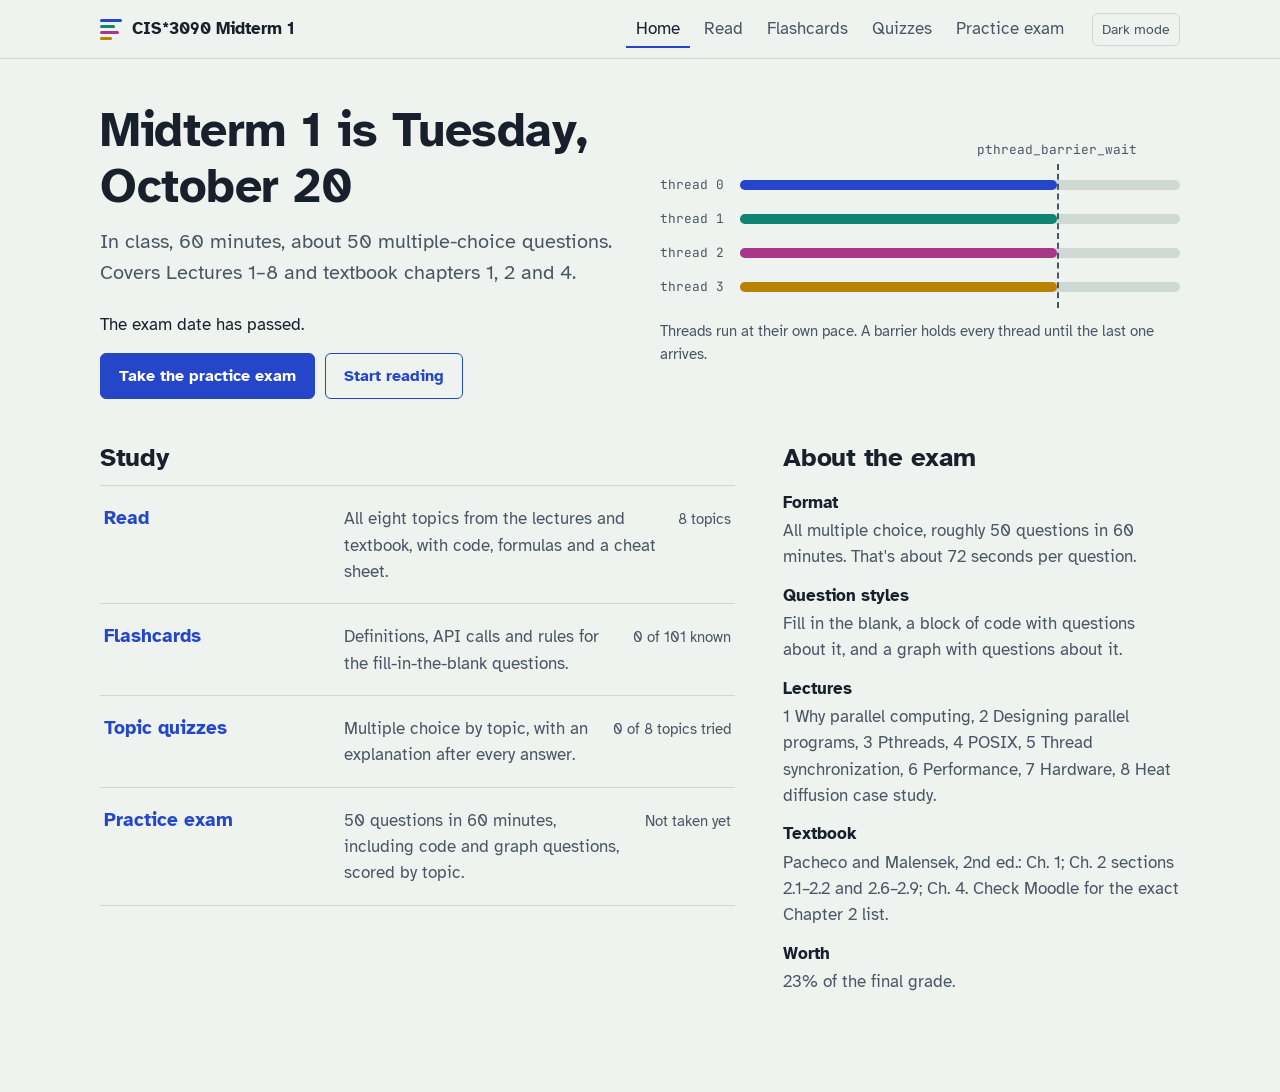
==== index.html @ fd58067e "Add CIS*3090 Midterm 1 study site Static site for GitHub Pages: reading, flashcards, topic quizzes a" ====
<!doctype html>
<html lang="en">
<head>
  <meta charset="utf-8">
  <meta name="viewport" content="width=device-width, initial-scale=1">
  <title>CIS*3090 Midterm 1 Study</title>
  <meta name="description" content="Reading, flashcards, topic quizzes and a timed practice exam for CIS*3090 Parallel Programming Midterm 1.">
  <link rel="preconnect" href="https://fonts.googleapis.com">
  <link rel="preconnect" href="https://fonts.gstatic.com" crossorigin>
  <link href="https://fonts.googleapis.com/css2?family=Atkinson+Hyperlegible:wght@400;700&family=JetBrains+Mono:wght@400;600&display=swap" rel="stylesheet">
  <link rel="stylesheet" href="assets/style.css">
  <link rel="icon" href="data:image/svg+xml,%3Csvg xmlns='http://www.w3.org/2000/svg' viewBox='0 0 16 16'%3E%3Crect y='1' width='16' height='2.5' rx='1' fill='%232546c9'/%3E%3Crect y='5' width='11' height='2.5' rx='1' fill='%230e8570'/%3E%3Crect y='9' width='14' height='2.5' rx='1' fill='%23a8378a'/%3E%3Crect y='13' width='8' height='2.5' rx='1' fill='%23b98200'/%3E%3C/svg%3E">
</head>
<body data-page="home">
  <header id="site-header"></header>
  <main>
    <section class="hero">
      <div>
        <h1>Midterm 1 is Tuesday, October 20</h1>
        <p class="when">In class, 60 minutes, about 50 multiple-choice questions. Covers Lectures 1–8 and textbook chapters 1, 2 and 4.</p>
        <p class="countdown" id="countdown"></p>
        <div class="btn-row">
          <a class="btn" href="exam.html">Take the practice exam</a>
          <a class="btn secondary" href="read.html">Start reading</a>
        </div>
      </div>
      <figure class="lanes" aria-label="Four threads progress at different speeds and all stop at a barrier">
        <div class="lane-box">
          <span class="barrier-label" aria-hidden="true">pthread_barrier_wait</span>
          <div class="lane"><span class="lane-name">thread 0</span><div class="lane-track"><div class="lane-bar"></div></div></div>
          <div class="lane"><span class="lane-name">thread 1</span><div class="lane-track"><div class="lane-bar"></div></div></div>
          <div class="lane"><span class="lane-name">thread 2</span><div class="lane-track"><div class="lane-bar"></div></div></div>
          <div class="lane"><span class="lane-name">thread 3</span><div class="lane-track"><div class="lane-bar"></div></div></div>
          <div class="barrier-line" aria-hidden="true"></div>
        </div>
        <figcaption class="lanes-caption">Threads run at their own pace. A barrier holds every thread until the last one arrives.</figcaption>
      </figure>
    </section>

    <div class="home-grid">
      <section aria-labelledby="study-h">
        <h2 id="study-h" style="margin-top:0">Study</h2>
        <ul class="study-list">
          <li><a href="read.html"><span class="name">Read</span><span class="desc">All eight topics from the lectures and textbook, with code, formulas and a cheat sheet.</span><span class="stat" id="stat-read">8 topics</span></a></li>
          <li><a href="flashcards.html"><span class="name">Flashcards</span><span class="desc">Definitions, API calls and rules for the fill-in-the-blank questions.</span><span class="stat" id="stat-cards"></span></a></li>
          <li><a href="quiz.html"><span class="name">Topic quizzes</span><span class="desc">Multiple choice by topic, with an explanation after every answer.</span><span class="stat" id="stat-quiz"></span></a></li>
          <li><a href="exam.html"><span class="name">Practice exam</span><span class="desc">50 questions in 60 minutes, including code and graph questions, scored by topic.</span><span class="stat" id="stat-exam"></span></a></li>
        </ul>
      </section>

      <aside aria-labelledby="facts-h">
        <h2 id="facts-h" style="margin-top:0">About the exam</h2>
        <dl class="facts">
          <dt>Format</dt>
          <dd>All multiple choice, roughly 50 questions in 60 minutes. That's about 72 seconds per question.</dd>
          <dt>Question styles</dt>
          <dd>Fill in the blank, a block of code with questions about it, and a graph with questions about it.</dd>
          <dt>Lectures</dt>
          <dd>1 Why parallel computing, 2 Designing parallel programs, 3 Pthreads, 4 POSIX, 5 Thread synchronization, 6 Performance, 7 Hardware, 8 Heat diffusion case study.</dd>
          <dt>Textbook</dt>
          <dd>Pacheco and Malensek, 2nd ed.: Ch. 1; Ch. 2 sections 2.1–2.2 and 2.6–2.9; Ch. 4. Check Moodle for the exact Chapter 2 list.</dd>
          <dt>Worth</dt>
          <dd>23% of the final grade.</dd>
        </dl>
      </aside>
    </div>
  </main>

  <script src="assets/common.js"></script>
  <script src="data/flashcards.js"></script>
  <script src="data/bank.js"></script>
  <script>
    (function () {
      const S = window.Study;
      const d = S.daysUntilExam();
      const cd = document.getElementById('countdown');
      if (d > 1) cd.innerHTML = '<strong>' + d + '</strong> days to go.';
      else if (d === 1) cd.innerHTML = '<strong>Tomorrow.</strong> Review the cheat sheet and sleep.';
      else if (d === 0) cd.innerHTML = '<strong>Today.</strong> Good luck.';
      else cd.textContent = 'The exam date has passed.';

      const known = S.store.get('cardsKnown', []);
      document.getElementById('stat-cards').textContent = known.length + ' of ' + window.FLASHCARDS.length + ' known';

      const best = S.store.get('quizBest', {});
      const done = S.TOPIC_ORDER.filter(t => best[t]).length;
      document.getElementById('stat-quiz').textContent = done + ' of 8 topics tried';

      const attempts = S.store.get('examAttempts', []);
      document.getElementById('stat-exam').textContent = attempts.length
        ? 'Best ' + Math.max.apply(null, attempts.map(a => Math.round(100 * a.score / a.total))) + '%'
        : 'Not taken yet';
    })();
  </script>
</body>
</html>
---- assets/style.css ----
/* CIS*3090 Midterm 1 study site
   Palette: celadon paper, slate ink, cobalt actions, four "thread" colours used only for thread lanes. */

:root {
  --paper: #eef3f0;
  --paper-2: #f8fbf9;
  --ink: #18212b;
  --ink-2: #4a5663;
  --rule: #cfd9d3;
  --accent: #2546c9;
  --accent-ink: #ffffff;
  --accent-soft: rgba(37, 70, 201, 0.10);
  --ok: #17734f;
  --ok-soft: rgba(23, 115, 79, 0.12);
  --bad: #b1243a;
  --bad-soft: rgba(177, 36, 58, 0.10);
  --t0: #2546c9;
  --t1: #0e8570;
  --t2: #a8378a;
  --t3: #b98200;
  --code-bg: #e3ebe6;
  --chart-grid: #d6dfda;
  --chart-muted: #a3aeb8;
  --radius-s: 6px;
  --radius-m: 10px;
  --font: 'Atkinson Hyperlegible', system-ui, -apple-system, 'Segoe UI', sans-serif;
  --mono: 'JetBrains Mono', ui-monospace, 'SFMono-Regular', Menlo, Consolas, monospace;
  --measure: 70ch;
  color-scheme: light;
}

@media (prefers-color-scheme: dark) {
  :root:not([data-theme='light']) {
    --paper: #10161d; --paper-2: #161e27; --ink: #e5eaef; --ink-2: #9ba7b3; --rule: #29333e;
    --accent: #8099ff; --accent-ink: #0d1430; --accent-soft: rgba(128, 153, 255, 0.14);
    --ok: #52c493; --ok-soft: rgba(82, 196, 147, 0.14); --bad: #f27a8c; --bad-soft: rgba(242, 122, 140, 0.13);
    --t0: #8099ff; --t1: #3fc4a9; --t2: #e077c4; --t3: #e7b445;
    --code-bg: #1b252f; --chart-grid: #2a3540; --chart-muted: #6b7885;
    color-scheme: dark;
  }
}
:root[data-theme='dark'] {
  --paper: #10161d; --paper-2: #161e27; --ink: #e5eaef; --ink-2: #9ba7b3; --rule: #29333e;
  --accent: #8099ff; --accent-ink: #0d1430; --accent-soft: rgba(128, 153, 255, 0.14);
  --ok: #52c493; --ok-soft: rgba(82, 196, 147, 0.14); --bad: #f27a8c; --bad-soft: rgba(242, 122, 140, 0.13);
  --t0: #8099ff; --t1: #3fc4a9; --t2: #e077c4; --t3: #e7b445;
  --code-bg: #1b252f; --chart-grid: #2a3540; --chart-muted: #6b7885;
  color-scheme: dark;
}

* { box-sizing: border-box; }
[hidden] { display: none !important; }
html { -webkit-text-size-adjust: 100%; }
body {
  margin: 0;
  background: var(--paper);
  color: var(--ink);
  font-family: var(--font);
  font-size: 1.0625rem;
  line-height: 1.55;
}
a { color: var(--accent); text-underline-offset: 2px; }
:focus-visible { outline: 3px solid var(--accent); outline-offset: 2px; border-radius: 3px; }
code, pre { font-family: var(--mono); font-size: 0.86em; }
code { background: var(--code-bg); padding: 0.08em 0.32em; border-radius: 4px; }
pre {
  background: var(--code-bg); padding: 14px 16px; border-radius: var(--radius-s);
  overflow-x: auto; line-height: 1.5; margin: 0.8em 0;
}
pre code { background: none; padding: 0; font-size: 1em; }
h1, h2, h3 { line-height: 1.15; letter-spacing: -0.01em; }
h1 { font-size: clamp(2rem, 4.5vw, 3rem); margin: 0 0 0.4em; }
h2 { font-size: 1.6rem; margin: 2em 0 0.5em; }
h3 { font-size: 1.2rem; margin: 1.6em 0 0.4em; }
p, ul, ol { margin: 0 0 0.9em; }
li { margin-bottom: 0.25em; }
table { border-collapse: collapse; width: 100%; margin: 0.8em 0 1.2em; font-size: 0.95rem; }
th, td { text-align: left; padding: 7px 10px; border-bottom: 1px solid var(--rule); vertical-align: top; }
th { font-weight: 700; border-bottom: 2px solid var(--ink-2); }
.table-wrap { overflow-x: auto; }
.muted { color: var(--ink-2); }
.visually-hidden { position: absolute; width: 1px; height: 1px; overflow: hidden; clip: rect(0 0 0 0); white-space: nowrap; }

/* ---------- Header ---------- */
.site-header {
  border-bottom: 1px solid var(--rule);
  background: var(--paper);
  position: sticky; top: 0; z-index: 20;
}
.site-header .inner {
  max-width: 1120px; margin: 0 auto; padding: 10px 20px;
  display: flex; align-items: center; gap: 18px; flex-wrap: wrap;
}
.brand { font-weight: 700; color: var(--ink); text-decoration: none; margin-right: auto; display: flex; align-items: center; gap: 10px; }
.brand-mark { display: inline-grid; gap: 3px; width: 22px; }
.brand-mark span { display: block; height: 3px; border-radius: 2px; }
.brand-mark span:nth-child(1) { background: var(--t0); width: 100%; }
.brand-mark span:nth-child(2) { background: var(--t1); width: 70%; }
.brand-mark span:nth-child(3) { background: var(--t2); width: 85%; }
.brand-mark span:nth-child(4) { background: var(--t3); width: 55%; }
.site-nav { display: flex; gap: 4px; flex-wrap: wrap; }
.site-nav a {
  color: var(--ink-2); text-decoration: none; padding: 6px 10px; border-radius: var(--radius-s);
}
.site-nav a:hover { color: var(--ink); background: var(--accent-soft); }
.site-nav a[aria-current='page'] { color: var(--ink); box-shadow: inset 0 -2px 0 var(--accent); border-radius: 0; }
.theme-toggle {
  background: none; border: 1px solid var(--rule); color: var(--ink-2); border-radius: var(--radius-s);
  padding: 5px 9px; cursor: pointer; font: inherit; font-size: 0.85rem;
}

/* ---------- Page frame ---------- */
main { max-width: 1120px; margin: 0 auto; padding: 32px 20px 80px; }
.page-head { max-width: var(--measure); margin-bottom: 28px; }
.page-head p { color: var(--ink-2); font-size: 1.1rem; }

/* ---------- Buttons & controls ---------- */
.btn {
  display: inline-flex; align-items: center; justify-content: center; gap: 8px;
  font: inherit; font-weight: 700; font-size: 0.98rem;
  padding: 10px 18px; border-radius: var(--radius-s); cursor: pointer;
  border: 1px solid var(--accent); background: var(--accent); color: var(--accent-ink);
  text-decoration: none;
}
.btn:hover { filter: brightness(1.08); }
.btn.secondary { background: transparent; color: var(--accent); }
.btn.quiet { background: transparent; color: var(--ink-2); border-color: var(--rule); font-weight: 400; }
.btn:disabled { opacity: 0.45; cursor: not-allowed; filter: none; }
.btn-row { display: flex; gap: 10px; flex-wrap: wrap; align-items: center; }
.chip-row { display: flex; gap: 8px; flex-wrap: wrap; margin: 0 0 18px; }
.chip {
  font: inherit; font-size: 0.9rem; padding: 6px 12px; border-radius: 999px; cursor: pointer;
  border: 1px solid var(--rule); background: var(--paper-2); color: var(--ink);
}
.chip[aria-pressed='true'] { background: var(--ink); color: var(--paper); border-color: var(--ink); }
label.inline { display: inline-flex; align-items: center; gap: 8px; color: var(--ink-2); font-size: 0.95rem; }
select { font: inherit; padding: 6px 8px; border-radius: var(--radius-s); border: 1px solid var(--rule); background: var(--paper-2); color: var(--ink); }

/* ---------- Home ---------- */
.hero { display: grid; grid-template-columns: minmax(0, 1fr) minmax(0, 1fr); gap: 40px; align-items: center; margin: 12px 0 44px; }
.hero h1 { margin-bottom: 0.25em; }
.hero .when { font-size: 1.25rem; color: var(--ink-2); margin-bottom: 1.2em; }
.countdown { font-size: 1.05rem; }
.countdown strong { font-size: 1.6rem; color: var(--ink); }
.lanes { margin: 0; padding: 4px 0 0; }
.lane-box { position: relative; padding-top: 28px; }
.lane { display: grid; grid-template-columns: 70px 1fr; align-items: center; gap: 10px; height: 34px; }
.lane-name { font-family: var(--mono); font-size: 0.8rem; color: var(--ink-2); }
.lane-track { position: relative; height: 10px; background: var(--rule); border-radius: 6px; overflow: visible; }
.lane-bar { position: absolute; left: 0; top: 0; bottom: 0; border-radius: 6px; width: 72%; }
.lane:nth-of-type(1) .lane-bar { background: var(--t0); animation: race0 2.6s cubic-bezier(.3,.6,.4,1) both; }
.lane:nth-of-type(2) .lane-bar { background: var(--t1); animation: race1 2.6s cubic-bezier(.3,.6,.4,1) both; }
.lane:nth-of-type(3) .lane-bar { background: var(--t2); animation: race2 2.6s cubic-bezier(.3,.6,.4,1) both; }
.lane:nth-of-type(4) .lane-bar { background: var(--t3); animation: race3 2.6s cubic-bezier(.3,.6,.4,1) both; }
.barrier-line {
  position: absolute; top: 24px; bottom: -4px; left: calc(80px + (100% - 80px) * 0.72);
  width: 0; border-left: 2px dashed var(--ink-2);
}
.barrier-label { position: absolute; top: 0; left: calc(80px + (100% - 80px) * 0.72); transform: translateX(-50%); font-family: var(--mono); font-size: 0.8rem; color: var(--ink-2); white-space: nowrap; }
.lanes-caption { color: var(--ink-2); font-size: 0.95rem; margin-top: 16px; }
@keyframes race0 { 0% { width: 0 } 35% { width: 50% } 70%,100% { width: 72% } }
@keyframes race1 { 0% { width: 0 } 35% { width: 28% } 85%,100% { width: 72% } }
@keyframes race2 { 0% { width: 0 } 35% { width: 64% } 55%,100% { width: 72% } }
@keyframes race3 { 0% { width: 0 } 35% { width: 18% } 100% { width: 72% } }

.study-list { list-style: none; padding: 0; margin: 0; border-top: 1px solid var(--rule); }
.study-list li { margin: 0; border-bottom: 1px solid var(--rule); }
.study-list a {
  display: grid; grid-template-columns: minmax(160px, 220px) 1fr auto; gap: 20px; align-items: baseline;
  padding: 18px 4px; color: var(--ink); text-decoration: none;
}
.study-list a:hover { background: var(--accent-soft); }
.study-list .name { font-weight: 700; font-size: 1.2rem; color: var(--accent); }
.study-list .desc { color: var(--ink-2); }
.study-list .stat { font-size: 0.92rem; color: var(--ink-2); white-space: nowrap; }
.home-grid { display: grid; grid-template-columns: minmax(0, 1.6fr) minmax(0, 1fr); gap: 48px; }
.facts dt { font-weight: 700; margin-top: 12px; }
.facts dd { margin: 2px 0 0; color: var(--ink-2); }

/* ---------- Reading ---------- */
.reading { display: grid; grid-template-columns: 230px minmax(0, 1fr); gap: 44px; }
.toc { position: sticky; top: 76px; align-self: start; max-height: calc(100vh - 96px); overflow-y: auto; font-size: 0.93rem; }
.toc ol { list-style: none; padding: 0; margin: 0; }
.toc a { display: block; padding: 5px 10px; color: var(--ink-2); text-decoration: none; border-left: 2px solid var(--rule); }
.toc a:hover { color: var(--ink); }
.toc a.active { color: var(--ink); border-left-color: var(--accent); font-weight: 700; }
.article { max-width: 76ch; }
.article section { scroll-margin-top: 80px; }
.article h2 { padding-top: 10px; border-top: 1px solid var(--rule); }
.article h2:first-of-type { border-top: 0; margin-top: 0; }
.source { color: var(--ink-2); font-size: 0.95rem; margin-top: -0.3em; }
.lead { font-size: 1.12rem; }
.callout { border-left: 3px solid var(--accent); background: var(--accent-soft); padding: 10px 14px; border-radius: 0 var(--radius-s) var(--radius-s) 0; margin: 1em 0; }
.formula { font-family: var(--mono); font-size: 0.95rem; background: var(--paper-2); border: 1px solid var(--rule); padding: 10px 14px; border-radius: var(--radius-s); margin: 0.6em 0 1em; }

/* ---------- Flashcards ---------- */
.fc-wrap { max-width: 720px; }
.fc-meta { display: flex; justify-content: space-between; color: var(--ink-2); font-size: 0.95rem; margin-bottom: 10px; }
.card-stage { perspective: 1400px; margin-bottom: 16px; }
.flashcard {
  position: relative; width: 100%; min-height: 300px; cursor: pointer; border: 0; padding: 0; background: none;
  transform-style: preserve-3d; transition: transform 0.45s cubic-bezier(.3,.7,.3,1); font: inherit; color: inherit; text-align: left;
}
.flashcard.flipped { transform: rotateY(180deg); }
.face {
  position: absolute; inset: 0; backface-visibility: hidden; -webkit-backface-visibility: hidden;
  background: var(--paper-2); border: 1px solid var(--rule); border-radius: var(--radius-m);
  padding: 28px 30px; display: flex; flex-direction: column; justify-content: center;
}
.face .topic-tag { position: absolute; top: 16px; left: 30px; font-size: 0.85rem; color: var(--ink-2); }
.face .hint { position: absolute; bottom: 14px; right: 20px; font-size: 0.82rem; color: var(--ink-2); }
.face.front .text { font-size: clamp(1.4rem, 3.2vw, 1.9rem); font-weight: 700; line-height: 1.25; }
.face.back { transform: rotateY(180deg); border-color: var(--accent); }
.face.back .text { font-size: 1.15rem; line-height: 1.5; }
.fc-progress { height: 6px; background: var(--rule); border-radius: 4px; overflow: hidden; margin: 6px 0 18px; }
.fc-progress span { display: block; height: 100%; background: var(--ok); width: 0; transition: width 0.3s; }
.kbd { font-family: var(--mono); font-size: 0.8rem; border: 1px solid var(--rule); border-bottom-width: 2px; border-radius: 4px; padding: 1px 6px; }

/* ---------- Questions (quiz + exam) ---------- */
.qcard { max-width: 780px; }
.q-meta { color: var(--ink-2); font-size: 0.92rem; margin-bottom: 8px; display: flex; gap: 14px; flex-wrap: wrap; }
.q-text { font-size: 1.15rem; font-weight: 700; margin-bottom: 12px; line-height: 1.4; }
.q-text code { font-weight: 400; }
.options { list-style: none; padding: 0; margin: 12px 0; display: grid; gap: 8px; }
.option {
  display: grid; grid-template-columns: 28px 1fr; gap: 10px; align-items: start; width: 100%;
  text-align: left; font: inherit; color: var(--ink); cursor: pointer;
  background: var(--paper-2); border: 1px solid var(--rule); border-radius: var(--radius-s); padding: 11px 14px;
}
.option:hover:not(:disabled) { border-color: var(--accent); }
.option .letter {
  width: 26px; height: 26px; border-radius: 50%; border: 1px solid var(--ink-2); display: grid; place-items: center;
  font-size: 0.85rem; font-weight: 700; color: var(--ink-2);
}
.option[aria-checked='true'] { border-color: var(--accent); background: var(--accent-soft); }
.option[aria-checked='true'] .letter { background: var(--accent); border-color: var(--accent); color: var(--accent-ink); }
.option.correct { border-color: var(--ok); background: var(--ok-soft); }
.option.correct .letter { background: var(--ok); border-color: var(--ok); color: var(--paper); }
.option.wrong { border-color: var(--bad); background: var(--bad-soft); }
.option.wrong .letter { background: var(--bad); border-color: var(--bad); color: var(--paper); }
.option:disabled { cursor: default; }
.feedback { border-radius: var(--radius-s); padding: 12px 14px; margin: 10px 0 16px; }
.feedback.ok { background: var(--ok-soft); border-left: 3px solid var(--ok); }
.feedback.no { background: var(--bad-soft); border-left: 3px solid var(--bad); }
.feedback strong { display: block; margin-bottom: 2px; }
.chart { margin: 8px 0 14px; background: var(--paper-2); border: 1px solid var(--rule); border-radius: var(--radius-s); padding: 8px; }
.chart svg { display: block; width: 100%; height: auto; }
.progress-line { height: 4px; background: var(--rule); border-radius: 3px; margin: 0 0 22px; overflow: hidden; }
.progress-line span { display: block; height: 100%; background: var(--accent); transition: width 0.25s; }

.topic-picker { list-style: none; padding: 0; margin: 0 0 24px; border-top: 1px solid var(--rule); max-width: 780px; }
.topic-picker li { border-bottom: 1px solid var(--rule); margin: 0; }
.topic-picker button {
  width: 100%; display: grid; grid-template-columns: 1fr auto auto; gap: 18px; align-items: baseline;
  background: none; border: 0; padding: 14px 6px; font: inherit; color: var(--ink); cursor: pointer; text-align: left;
}
.topic-picker button:hover { background: var(--accent-soft); }
.topic-picker .t-name { font-weight: 700; }
.topic-picker .t-count, .topic-picker .t-best { color: var(--ink-2); font-size: 0.92rem; white-space: nowrap; }

.score-big { font-size: clamp(2.6rem, 7vw, 4rem); font-weight: 700; line-height: 1; margin: 0.1em 0 0.15em; }
.breakdown td:last-child, .breakdown th:last-child { text-align: right; }
.bar-cell { width: 40%; }
.mini-bar { height: 8px; background: var(--rule); border-radius: 4px; overflow: hidden; }
.mini-bar span { display: block; height: 100%; background: var(--accent); }

/* ---------- Exam ---------- */
.exam-layout { display: grid; grid-template-columns: minmax(0, 1fr) 250px; gap: 36px; align-items: start; }
.exam-side { position: sticky; top: 76px; }
.timer { font-family: var(--mono); font-size: 2rem; font-weight: 700; letter-spacing: 0.02em; }
.timer.low { color: var(--bad); }
.pace { color: var(--ink-2); font-size: 0.9rem; margin-bottom: 14px; }
.qgrid { display: grid; grid-template-columns: repeat(5, 1fr); gap: 5px; margin: 12px 0 16px; }
.qgrid button {
  font: inherit; font-size: 0.82rem; padding: 6px 0; border-radius: 4px; cursor: pointer;
  border: 1px solid var(--rule); background: var(--paper-2); color: var(--ink-2); position: relative;
}
.qgrid button.answered { background: var(--ink); color: var(--paper); border-color: var(--ink); }
.qgrid button.flagged::after { content: ''; position: absolute; top: 2px; right: 2px; width: 6px; height: 6px; border-radius: 50%; background: var(--t3); }
.qgrid button.current { outline: 2px solid var(--accent); outline-offset: 1px; }
.qgrid button.right { background: var(--ok); border-color: var(--ok); color: var(--paper); }
.qgrid button.miss { background: var(--bad); border-color: var(--bad); color: var(--paper); }
.legend { font-size: 0.82rem; color: var(--ink-2); display: grid; gap: 4px; margin-bottom: 14px; }
.grid-toggle { display: none; }
.flag-btn[aria-pressed='true'] { border-color: var(--t3); color: var(--ink); }
.exam-q { padding: 4px 0 26px; border-bottom: 1px solid var(--rule); margin-bottom: 26px; scroll-margin-top: 84px; }
.start-panel { max-width: var(--measure); }
.rules { padding-left: 1.2em; }

/* ---------- Responsive ---------- */
@media (max-width: 880px) {
  .hero, .home-grid { grid-template-columns: 1fr; gap: 28px; }
  .reading { grid-template-columns: minmax(0, 1fr); }
  .toc { position: static; max-height: none; border-bottom: 1px solid var(--rule); padding-bottom: 12px; }
  .toc ol { display: flex; flex-wrap: wrap; gap: 4px; }
  .toc a { border-left: 0; border-bottom: 2px solid transparent; padding: 4px 8px; }
  .exam-layout { grid-template-columns: minmax(0, 1fr); gap: 16px; }
  .exam-side { order: -1; position: sticky; top: 0; background: var(--paper); z-index: 5; padding: 10px 0; border-bottom: 1px solid var(--rule); }
  .exam-side .btn-row { margin-bottom: 0 !important; }
  .grid-toggle { display: inline-flex; }
  .pace { margin-bottom: 8px; }
  .exam-side .qgrid, .exam-side .legend { display: none; }
  .exam-side.open .qgrid { display: grid; grid-template-columns: repeat(10, 1fr); }
  .timer { font-size: 1.4rem; }
  .study-list a { grid-template-columns: 1fr; gap: 4px; }
}
@media (max-width: 880px) {
  .site-header { position: static; }
  .site-header .inner { flex-wrap: nowrap; gap: 10px; }
  .brand { margin-right: 0; white-space: nowrap; }
  .site-nav { flex-wrap: nowrap; overflow-x: auto; flex: 1; scrollbar-width: none; }
  .site-nav a { white-space: nowrap; }
  .toc { top: 0; }
}
@media (max-width: 520px) {
  main { padding: 22px 16px 60px; }
  .site-header .inner { padding: 8px 12px; gap: 6px; flex-wrap: wrap; }
  .site-nav { order: 3; flex-basis: 100%; }
  .site-nav a { padding: 5px 7px; font-size: 0.92rem; }
  .brand-text-long { display: none; }
  .face { padding: 24px 20px; }
  .flashcard { min-height: 340px; }
}

@media (prefers-reduced-motion: reduce) {
  *, *::before, *::after { animation: none !important; transition: none !important; }
}

@media print {
  .site-header, .toc, .theme-toggle { display: none; }
  .reading { display: block; }
  body { background: #fff; color: #000; }
}
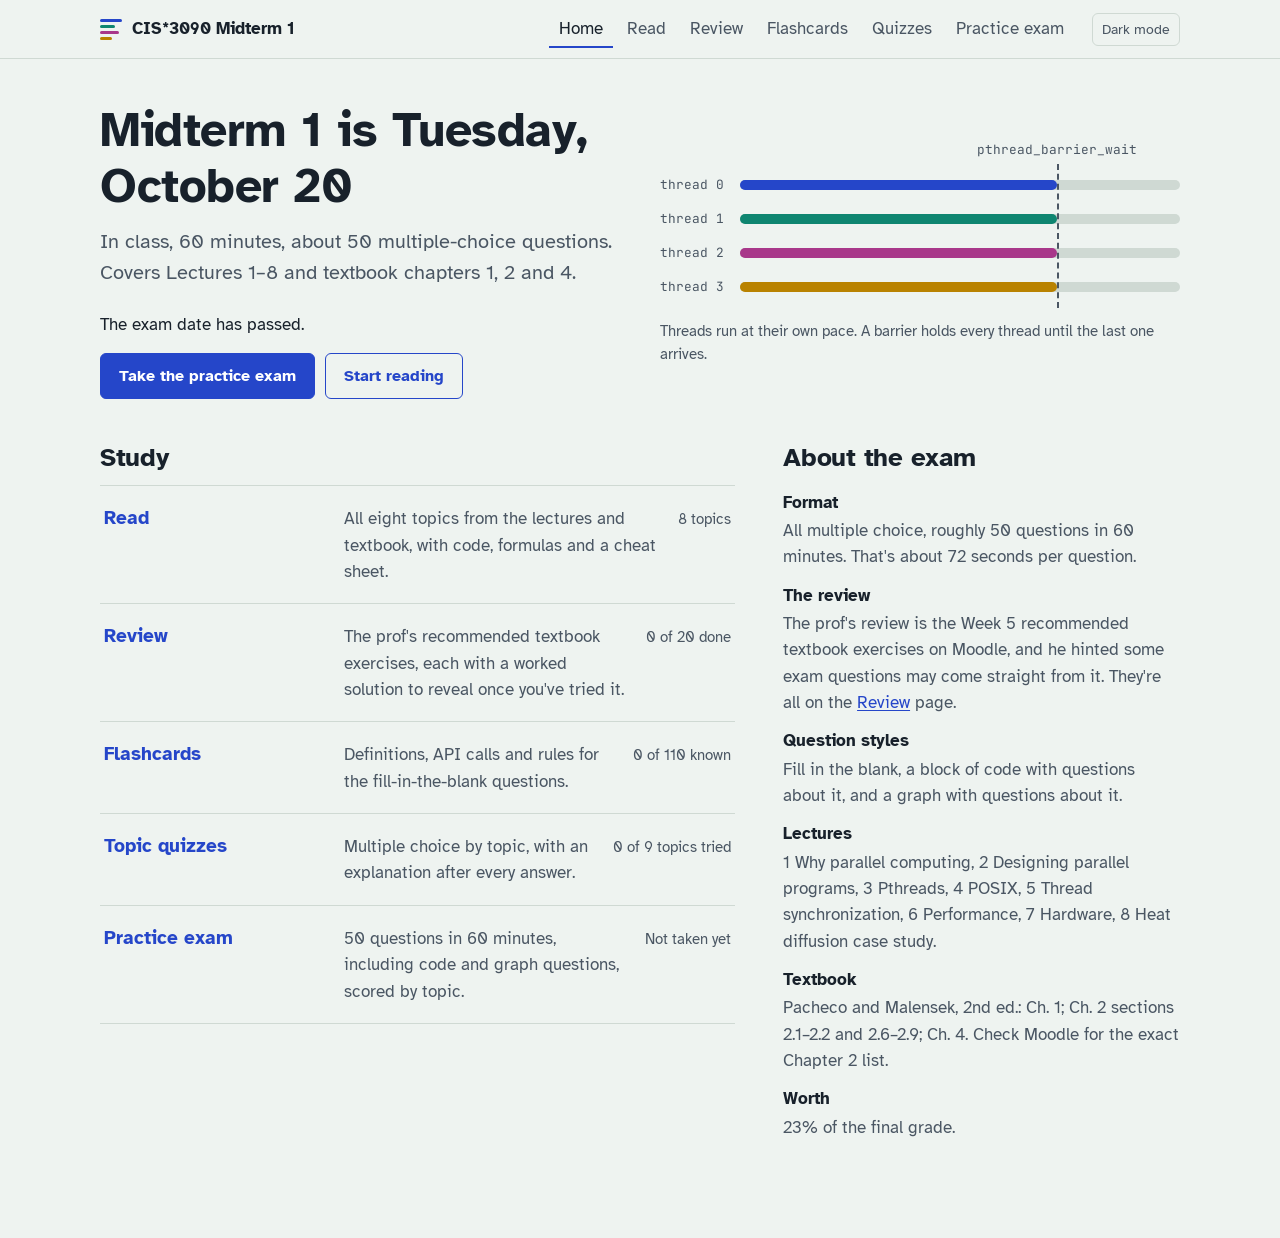
==== commit 97af4a1d: "Add the prof's recommended review exercises New Review page with worked solutions to the Week 5 Mood" ====
--- a/index.html
+++ b/index.html
@@ -42,6 +42,7 @@
         <h2 id="study-h" style="margin-top:0">Study</h2>
         <ul class="study-list">
           <li><a href="read.html"><span class="name">Read</span><span class="desc">All eight topics from the lectures and textbook, with code, formulas and a cheat sheet.</span><span class="stat" id="stat-read">8 topics</span></a></li>
+          <li><a href="review.html"><span class="name">Review</span><span class="desc">The prof's recommended textbook exercises, each with a worked solution to reveal once you've tried it.</span><span class="stat" id="stat-review"></span></a></li>
           <li><a href="flashcards.html"><span class="name">Flashcards</span><span class="desc">Definitions, API calls and rules for the fill-in-the-blank questions.</span><span class="stat" id="stat-cards"></span></a></li>
           <li><a href="quiz.html"><span class="name">Topic quizzes</span><span class="desc">Multiple choice by topic, with an explanation after every answer.</span><span class="stat" id="stat-quiz"></span></a></li>
           <li><a href="exam.html"><span class="name">Practice exam</span><span class="desc">50 questions in 60 minutes, including code and graph questions, scored by topic.</span><span class="stat" id="stat-exam"></span></a></li>
@@ -53,6 +54,8 @@
         <dl class="facts">
           <dt>Format</dt>
           <dd>All multiple choice, roughly 50 questions in 60 minutes. That's about 72 seconds per question.</dd>
+          <dt>The review</dt>
+          <dd>The prof's review is the Week 5 recommended textbook exercises on Moodle, and he hinted some exam questions may come straight from it. They're all on the <a href="review.html">Review</a> page.</dd>
           <dt>Question styles</dt>
           <dd>Fill in the blank, a block of code with questions about it, and a graph with questions about it.</dd>
           <dt>Lectures</dt>
@@ -69,6 +72,7 @@
   <script src="assets/common.js"></script>
   <script src="data/flashcards.js"></script>
   <script src="data/bank.js"></script>
+  <script src="data/review.js"></script>
   <script>
     (function () {
       const S = window.Study;
@@ -82,9 +86,12 @@
       const known = S.store.get('cardsKnown', []);
       document.getElementById('stat-cards').textContent = known.length + ' of ' + window.FLASHCARDS.length + ' known';
 
+      const rdone = S.store.get('reviewDone', []);
+      document.getElementById('stat-review').textContent = rdone.length + ' of 20 done';
+
       const best = S.store.get('quizBest', {});
       const done = S.TOPIC_ORDER.filter(t => best[t]).length;
-      document.getElementById('stat-quiz').textContent = done + ' of 8 topics tried';
+      document.getElementById('stat-quiz').textContent = done + ' of ' + S.TOPIC_ORDER.length + ' topics tried';
 
       const attempts = S.store.get('examAttempts', []);
       document.getElementById('stat-exam').textContent = attempts.length
--- a/assets/style.css
+++ b/assets/style.css
@@ -287,6 +287,71 @@
 .start-panel { max-width: var(--measure); }
 .rules { padding-left: 1.2em; }
 
+
+/* ---------- Reading demos ---------- */
+.demo {
+  margin: 1.4em 0 1.8em; padding: 16px 18px 12px; background: var(--paper-2);
+  border: 1px solid var(--rule); border-left: 4px solid var(--accent); border-radius: var(--radius-m);
+}
+.demo-head { display: flex; flex-wrap: wrap; gap: 4px 12px; align-items: baseline; margin-bottom: 10px; }
+.demo-title { font-weight: 700; font-size: 1.05rem; }
+.demo-sub { color: var(--ink-2); font-size: 0.93rem; }
+.demo-modes { display: flex; flex-wrap: wrap; gap: 6px; margin-bottom: 10px; }
+.demo-modes:empty { display: none; }
+.demo-stage svg { display: block; width: 100%; height: auto; }
+.demo-controls { display: flex; flex-wrap: wrap; gap: 8px 14px; align-items: center; margin-top: 10px; }
+.demo-btn {
+  font: inherit; font-size: 0.9rem; padding: 6px 12px; border-radius: var(--radius-s); cursor: pointer;
+  border: 1px solid var(--rule); background: var(--paper); color: var(--ink);
+}
+.demo-btn:hover { border-color: var(--accent); }
+.demo-btn.primary { background: var(--accent); border-color: var(--accent); color: var(--accent-ink); font-weight: 700; }
+.demo-btn.seg { border-radius: 999px; font-size: 0.86rem; padding: 5px 12px; }
+.demo-btn.seg[aria-pressed='true'] { background: var(--ink); color: var(--paper); border-color: var(--ink); }
+.demo-slider { display: inline-flex; flex-direction: column; gap: 2px; font-size: 0.9rem; color: var(--ink-2); min-width: 180px; }
+.demo-slider strong { color: var(--ink); }
+.demo-slider input { accent-color: var(--accent); width: 100%; }
+.demo-check { display: inline-flex; align-items: center; gap: 6px; font-size: 0.9rem; color: var(--ink-2); }
+.demo-readout { margin: 10px 0 0; font-size: 0.95rem; min-height: 1.5em; }
+
+.race { display: grid; grid-template-columns: minmax(0, 1fr) 150px minmax(0, 1fr); gap: 14px; align-items: start; }
+.race-name { font-family: var(--mono); font-weight: 700; margin-bottom: 4px; }
+.race-prog { list-style: none; padding: 0; margin: 0 0 8px; display: grid; gap: 3px; }
+.race-prog li { margin: 0; padding: 4px 8px; border-radius: 4px; border: 1px solid transparent; }
+.race-prog li code { background: none; padding: 0; }
+.race-prog li.ran { opacity: 0.45; }
+.race-prog li.next { border-color: var(--accent); background: var(--accent-soft); }
+.race-reg { font-size: 0.92rem; color: var(--ink-2); }
+.race-reg strong { color: var(--ink); font-family: var(--mono); }
+.race-mem { text-align: center; border: 1px solid var(--rule); border-radius: var(--radius-s); padding: 10px 6px; background: var(--paper); }
+.race-label { font-size: 0.82rem; color: var(--ink-2); }
+.race-x { font-family: var(--mono); font-size: 1.7rem; font-weight: 700; margin: 4px 0; }
+.race-lock { font-size: 0.85rem; color: var(--ink-2); }
+@media (max-width: 520px) {
+  .demo { padding: 12px 12px 10px; }
+  .race { grid-template-columns: 1fr 1fr; }
+  .race-mem { grid-column: 1 / -1; order: -1; }
+}
+
+
+/* ---------- Review exercises ---------- */
+.review-bar { display: flex; flex-wrap: wrap; gap: 14px 28px; align-items: center; justify-content: space-between; max-width: 1080px; margin-bottom: 6px; }
+.review-bar .fc-progress { width: 220px; margin: 6px 0 0; }
+.review-note { font-size: 0.92rem; margin: 0 0 22px; }
+.ex { border: 1px solid var(--rule); border-radius: var(--radius-m); background: var(--paper-2); padding: 14px 18px; margin: 0 0 14px; }
+.ex.is-done { border-left: 4px solid var(--ok); }
+.ex.optional .ex-num { background: transparent; color: var(--ink-2); border: 1px dashed var(--ink-2); }
+.ex-head { display: flex; flex-wrap: wrap; align-items: baseline; gap: 6px 12px; }
+.ex-num { font-family: var(--mono); font-weight: 600; font-size: 0.9rem; background: var(--ink); color: var(--paper); border-radius: 4px; padding: 1px 8px; }
+.ex-topic { font-weight: 700; flex: 1; min-width: 200px; }
+.ex-done { font-size: 0.9rem; color: var(--ink-2); display: inline-flex; gap: 6px; align-items: center; cursor: pointer; }
+.ex-done input { accent-color: var(--ok); }
+.ex-prompt { color: var(--ink-2); margin: 8px 0 6px; }
+.ex details { margin-top: 4px; }
+.ex summary { cursor: pointer; color: var(--accent); font-weight: 700; padding: 4px 0; }
+.ex details[open] summary { margin-bottom: 6px; }
+.ex details > :last-child { margin-bottom: 0; }
+
 /* ---------- Responsive ---------- */
 @media (max-width: 880px) {
   .hero, .home-grid { grid-template-columns: 1fr; gap: 28px; }
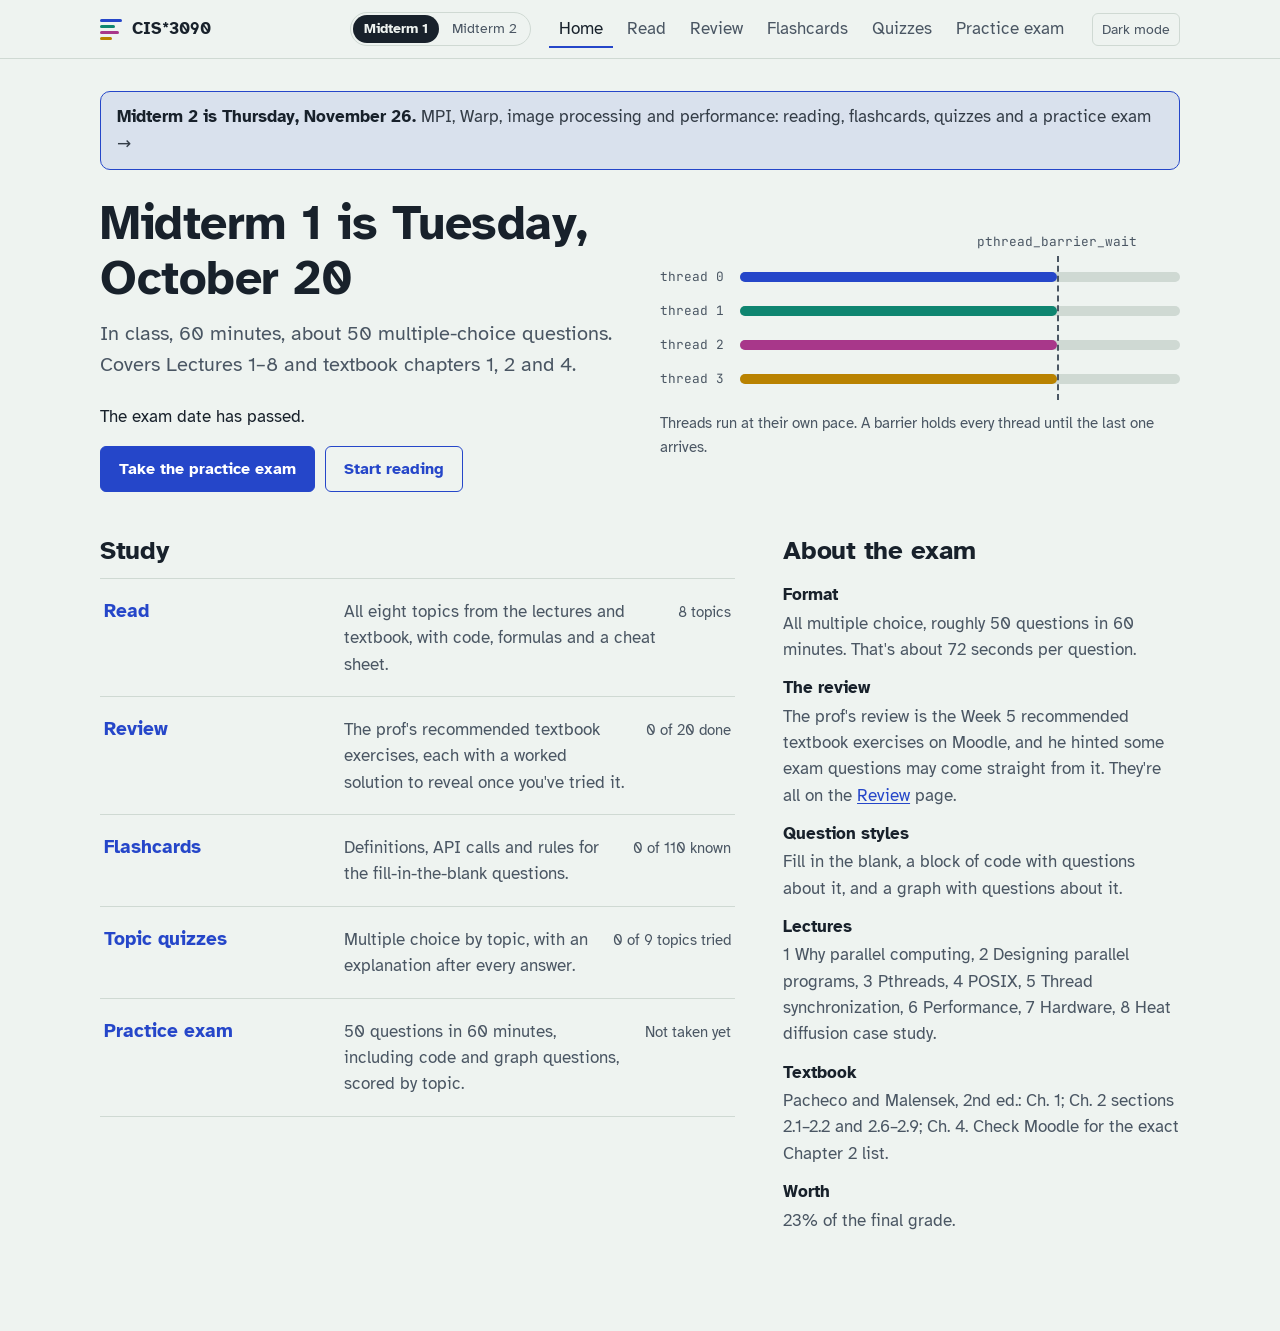
==== commit 13ecd0e8: "Add Midterm 2 study section Reading with seven demos, 117 flashcards, 126 quiz questions and a 27-qu" ====
--- a/index.html
+++ b/index.html
@@ -14,6 +14,7 @@
 <body data-page="home">
   <header id="site-header"></header>
   <main>
+    <a class="next-exam" href="m2/index.html"><strong>Midterm 2 is Thursday, November 26.</strong> <span>MPI, Warp, image processing and performance: reading, flashcards, quizzes and a practice exam →</span></a>
     <section class="hero">
       <div>
         <h1>Midterm 1 is Tuesday, October 20</h1>
--- a/assets/style.css
+++ b/assets/style.css
@@ -68,6 +68,7 @@
   overflow-x: auto; line-height: 1.5; margin: 0.8em 0;
 }
 pre code { background: none; padding: 0; font-size: 1em; }
+:not(pre) > code { overflow-wrap: anywhere; }
 h1, h2, h3 { line-height: 1.15; letter-spacing: -0.01em; }
 h1 { font-size: clamp(2rem, 4.5vw, 3rem); margin: 0 0 0.4em; }
 h2 { font-size: 1.6rem; margin: 2em 0 0.5em; }
@@ -104,6 +105,12 @@
 }
 .site-nav a:hover { color: var(--ink); background: var(--accent-soft); }
 .site-nav a[aria-current='page'] { color: var(--ink); box-shadow: inset 0 -2px 0 var(--accent); border-radius: 0; }
+.exam-switch { display: inline-flex; border: 1px solid var(--rule); border-radius: 999px; padding: 2px; gap: 2px; }
+.exam-switch a {
+  color: var(--ink-2); text-decoration: none; font-size: 0.88rem; padding: 3px 11px; border-radius: 999px; white-space: nowrap;
+}
+.exam-switch a:hover { color: var(--ink); background: var(--accent-soft); }
+.exam-switch a[aria-current='true'] { background: var(--ink); color: var(--paper); font-weight: 700; }
 .theme-toggle {
   background: none; border: 1px solid var(--rule); color: var(--ink-2); border-radius: var(--radius-s);
   padding: 5px 9px; cursor: pointer; font: inherit; font-size: 0.85rem;
@@ -138,6 +145,14 @@
 
 /* ---------- Home ---------- */
 .hero { display: grid; grid-template-columns: minmax(0, 1fr) minmax(0, 1fr); gap: 40px; align-items: center; margin: 12px 0 44px; }
+.next-exam {
+  display: block; margin: 0 0 26px; padding: 12px 16px; border-radius: var(--radius-m);
+  background: var(--accent-soft); border: 1px solid var(--accent); color: var(--ink); text-decoration: none;
+}
+.next-exam:hover { background: var(--accent); color: var(--accent-ink); }
+.next-exam span { color: inherit; opacity: 0.85; }
+.tree-fig { margin: 0; }
+.tree-fig svg { display: block; width: 100%; height: auto; max-width: 460px; margin: 0 auto; }
 .hero h1 { margin-bottom: 0.25em; }
 .hero .when { font-size: 1.25rem; color: var(--ink-2); margin-bottom: 1.2em; }
 .countdown { font-size: 1.05rem; }
@@ -219,6 +234,11 @@
 /* ---------- Questions (quiz + exam) ---------- */
 .qcard { max-width: 780px; }
 .q-meta { color: var(--ink-2); font-size: 0.92rem; margin-bottom: 8px; display: flex; gap: 14px; flex-wrap: wrap; }
+.q-context {
+  white-space: pre-line; font-size: 0.97rem; color: var(--ink); background: var(--accent-soft);
+  border-left: 3px solid var(--accent); border-radius: 0 var(--radius-s) var(--radius-s) 0;
+  padding: 10px 14px; margin: 0 0 12px; line-height: 1.5;
+}
 .q-text { font-size: 1.15rem; font-weight: 700; margin-bottom: 12px; line-height: 1.4; }
 .q-text code { font-weight: 400; }
 .options { list-style: none; padding: 0; margin: 12px 0; display: grid; gap: 8px; }
@@ -239,6 +259,16 @@
 .option.wrong { border-color: var(--bad); background: var(--bad-soft); }
 .option.wrong .letter { background: var(--bad); border-color: var(--bad); color: var(--paper); }
 .option:disabled { cursor: default; }
+/* Select-all-that-apply questions: square markers so they read as checkboxes. */
+.saa-badge {
+  display: inline-block; font-size: 0.8rem; font-weight: 700; letter-spacing: 0.02em; text-transform: uppercase;
+  color: var(--t2); border: 1px solid currentColor; border-radius: 999px; padding: 2px 10px; margin-bottom: 10px;
+}
+.options.multi .option .letter { border-radius: 5px; }
+.option.missed { border-color: var(--ok); border-style: dashed; }
+.option.missed .letter { border-color: var(--ok); color: var(--ok); }
+.feedback.part { background: var(--accent-soft); border-left: 3px solid var(--t3); }
+.option-note { font-size: 0.85rem; color: var(--ink-2); margin: -4px 0 8px; }
 .feedback { border-radius: var(--radius-s); padding: 12px 14px; margin: 10px 0 16px; }
 .feedback.ok { background: var(--ok-soft); border-left: 3px solid var(--ok); }
 .feedback.no { background: var(--bad-soft); border-left: 3px solid var(--bad); }
@@ -280,6 +310,7 @@
 .qgrid button.current { outline: 2px solid var(--accent); outline-offset: 1px; }
 .qgrid button.right { background: var(--ok); border-color: var(--ok); color: var(--paper); }
 .qgrid button.miss { background: var(--bad); border-color: var(--bad); color: var(--paper); }
+.qgrid button.part { background: var(--t3); border-color: var(--t3); color: var(--paper); }
 .legend { font-size: 0.82rem; color: var(--ink-2); display: grid; gap: 4px; margin-bottom: 14px; }
 .grid-toggle { display: none; }
 .flag-btn[aria-pressed='true'] { border-color: var(--t3); color: var(--ink); }
@@ -312,6 +343,42 @@
 .demo-slider strong { color: var(--ink); }
 .demo-slider input { accent-color: var(--accent); width: 100%; }
 .demo-check { display: inline-flex; align-items: center; gap: 6px; font-size: 0.9rem; color: var(--ink-2); }
+.demo-select { display: inline-flex; align-items: center; gap: 6px; font-size: 0.88rem; color: var(--ink-2); margin-right: 8px; }
+.demo-select select { font: inherit; font-family: var(--mono); font-size: 0.82rem; color: var(--ink); background: var(--paper); border: 1px solid var(--rule); border-radius: var(--radius-s); padding: 4px 6px; }
+.demo-code { margin: 0 0 10px; font-size: 0.82rem; }
+.msg-list { list-style: none; padding: 0; margin: 0 0 8px; display: grid; gap: 6px; }
+.msg { display: grid; grid-template-columns: 34px 1fr auto; gap: 10px; align-items: center; padding: 7px 10px; border: 1px solid var(--rule); border-radius: var(--radius-s); background: var(--paper); font-size: 0.93rem; }
+.msg.eligible { border-color: var(--ok); background: var(--ok-soft); }
+.msg.empty { grid-template-columns: 1fr; color: var(--ink-2); }
+.msg-id { font-family: var(--mono); font-weight: 700; }
+.msg-flag { font-size: 0.8rem; color: var(--ink-2); }
+.msg.eligible .msg-flag { color: var(--ok); font-weight: 700; }
+.msg-result { padding: 8px 12px; border-left: 3px solid var(--ok); background: var(--ok-soft); border-radius: var(--radius-s); font-size: 0.95rem; }
+.msg-result.bad { border-color: var(--bad); background: var(--bad-soft); }
+.conv-row { display: flex; flex-wrap: wrap; gap: 14px 22px; align-items: flex-start; }
+.px-grid { width: auto; margin: 0; border-collapse: separate; border-spacing: 3px; font-family: var(--mono); font-size: 0.85rem; }
+.px-grid caption { text-align: left; font-family: var(--font); font-size: 0.85rem; color: var(--ink-2); padding-bottom: 4px; }
+.px-grid td { width: 46px; height: 40px; padding: 0; text-align: center; border: 2px solid transparent; border-radius: 4px; }
+.px-grid td.nb { border-color: var(--accent); }
+.px-grid td.pick button { all: unset; display: block; width: 100%; height: 100%; line-height: 36px; cursor: pointer; text-align: center; }
+.px-grid td.pick button:focus-visible { outline: 3px solid var(--accent); outline-offset: 1px; }
+.px-grid td.sel { border-color: var(--accent); box-shadow: 0 0 0 2px var(--accent); }
+.px-grid td.copied { opacity: 0.75; }
+.clip { text-decoration: underline wavy var(--bad); }
+.kern-cap { font-size: 0.85rem; color: var(--ink-2); padding-bottom: 4px; }
+.kern pre { margin: 0; font-size: 0.8rem; padding: 8px 10px; white-space: pre; }
+.strip { display: grid; grid-template-columns: 130px 1fr; gap: 10px; align-items: center; margin-bottom: 6px; }
+.strip-label { font-size: 0.88rem; color: var(--ink-2); }
+.strip-cells { display: grid; grid-template-columns: repeat(16, minmax(0, 1fr)); gap: 2px; }
+.strip-cells span { font-family: var(--mono); font-size: 0.7rem; text-align: center; padding: 8px 0; border-radius: 3px; overflow: hidden; }
+@media (max-width: 520px) {
+  .strip { grid-template-columns: 1fr; gap: 2px; }
+  .strip-cells span { font-size: 0.55rem; padding: 6px 0; }
+  .px-grid td { width: 38px; height: 34px; }
+  .px-grid td.pick button { line-height: 30px; }
+  .msg { grid-template-columns: 30px 1fr; }
+  .msg-flag { grid-column: 2; }
+}
 .demo-readout { margin: 10px 0 0; font-size: 0.95rem; min-height: 1.5em; }
 
 .race { display: grid; grid-template-columns: minmax(0, 1fr) 150px minmax(0, 1fr); gap: 14px; align-items: start; }
@@ -374,6 +441,7 @@
   .site-header .inner { flex-wrap: nowrap; gap: 10px; }
   .brand { margin-right: 0; white-space: nowrap; }
   .site-nav { flex-wrap: nowrap; overflow-x: auto; flex: 1; scrollbar-width: none; }
+  .exam-switch a { padding: 3px 9px; }
   .site-nav a { white-space: nowrap; }
   .toc { top: 0; }
 }
@@ -381,6 +449,10 @@
   main { padding: 22px 16px 60px; }
   .site-header .inner { padding: 8px 12px; gap: 6px; flex-wrap: wrap; }
   .site-nav { order: 3; flex-basis: 100%; }
+  .brand { margin-right: auto; gap: 7px; }
+  .exam-switch a { font-size: 0.8rem; padding: 3px 7px; }
+  .theme-toggle { font-size: 0.78rem; padding: 4px 7px; }
+  .tt-long { display: none; }
   .site-nav a { padding: 5px 7px; font-size: 0.92rem; }
   .brand-text-long { display: none; }
   .face { padding: 24px 20px; }
@@ -396,3 +468,6 @@
   .reading { display: block; }
   body { background: #fff; color: #000; }
 }
+.ex pre { margin: 6px 0 10px; font-size: 13px; }
+.ex details.ctx-fold summary { color: var(--ink-2); font-weight: 600; font-size: 14px; }
+.ex details.ctx-fold { margin: 2px 0 8px; }
